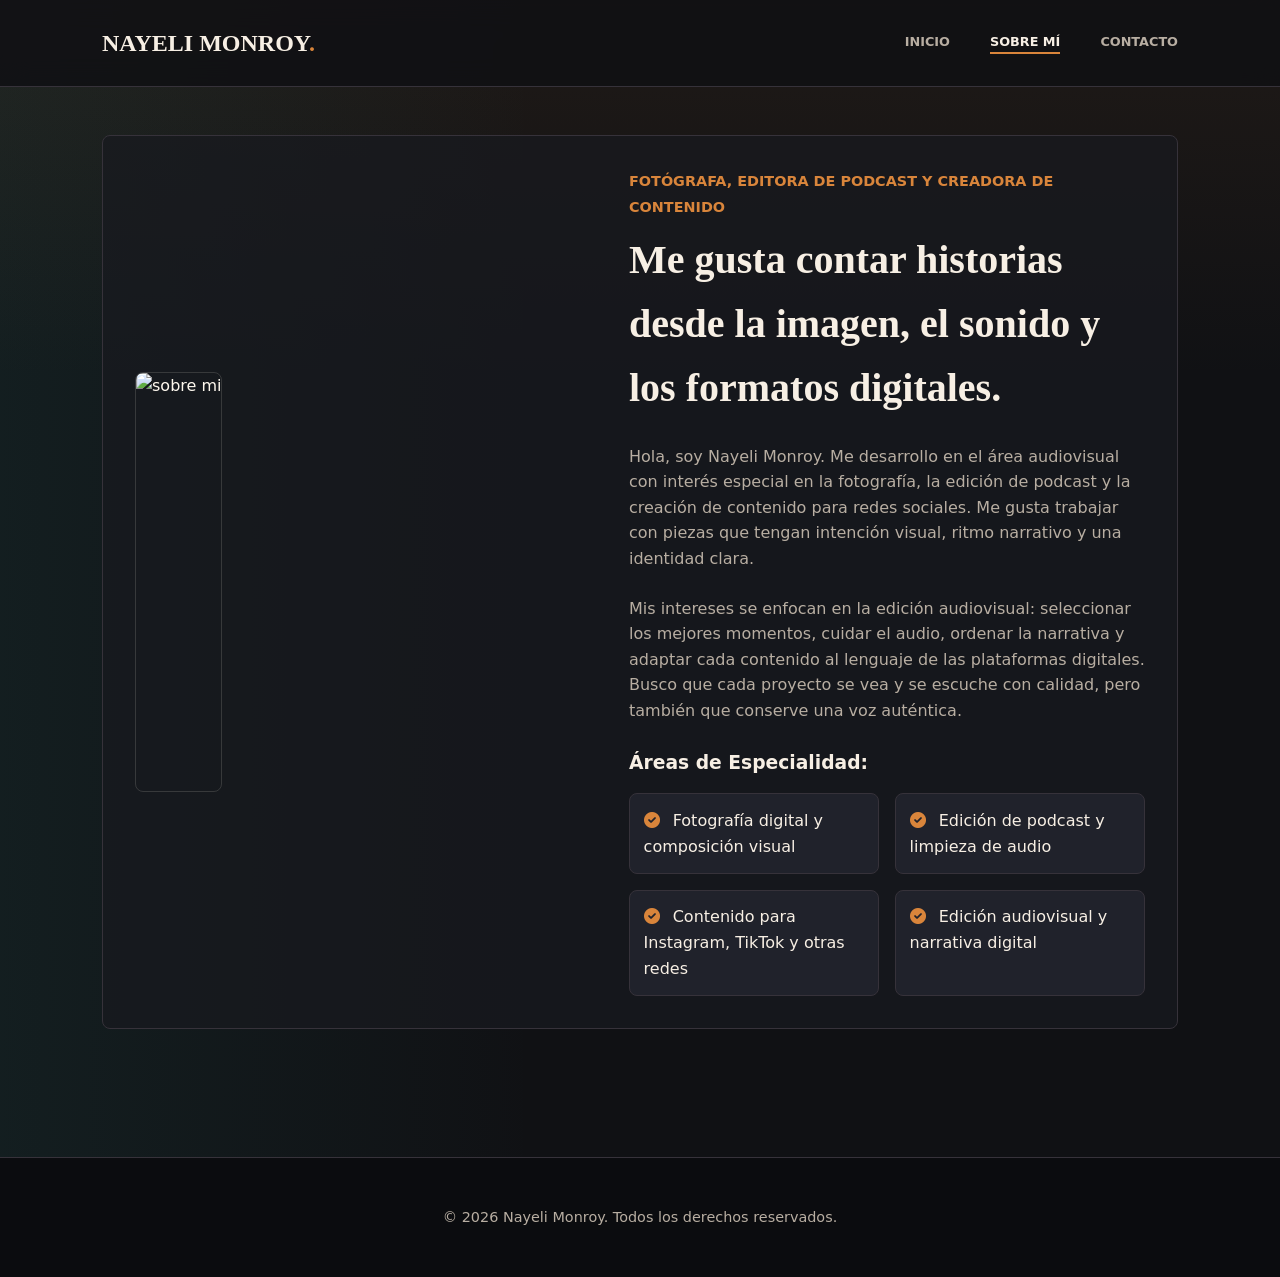
==== sobre-mi.html @ 5486c3ba "Add files via upload" ====
<!DOCTYPE html>
<html lang="es">
<head>
    <meta charset="UTF-8">
    <meta name="viewport" content="width=device-width, initial-scale=1.0">
    <title>Sobre Mí | Nayeli Monroy</title>
    <link rel="stylesheet" href="styles.css">
    <link rel="stylesheet" href="https://cdnjs.cloudflare.com/ajax/libs/font-awesome/6.0.0/css/all.min.css">
</head>
<body>

    <header class="header">
        <div class="nav-container">
            <a href="index.html" class="logo">Nayeli Monroy<span>.</span></a>
            <nav class="nav-menu" id="navMenu">
                <a href="index.html" class="nav-link">Inicio</a>
                <a href="sobre-mi.html" class="nav-link active">Sobre Mí</a>
                <a href="contacto.html" class="nav-link">Contacto</a>
            </nav>
            <button class="menu-toggle" id="menuToggle"><i class="fas fa-bars"></i></button>
        </div>
    </header>

    <!-- Contenido de la sección de perfil -->
    <main class="container page-layout">
        <section class="about-section">
            <!-- Foto de perfil profesional -->
            <div class="about-image">
                <img src="sobre mí.jpg" alt="sobre mi">
            </div>
            
            <!-- Resumen profesional o biografía -->
            <div class="about-text">
                <span class="subtitle">Fotógrafa, editora de podcast y creadora de contenido</span>
                <h2>Me gusta contar historias desde la imagen, el sonido y los formatos digitales.</h2>
                <p>Hola, soy Nayeli Monroy. Me desarrollo en el área audiovisual con interés especial en la fotografía, la edición de podcast y la creación de contenido para redes sociales. Me gusta trabajar con piezas que tengan intención visual, ritmo narrativo y una identidad clara.</p>
                <p>Mis intereses se enfocan en la edición audiovisual: seleccionar los mejores momentos, cuidar el audio, ordenar la narrativa y adaptar cada contenido al lenguaje de las plataformas digitales. Busco que cada proyecto se vea y se escuche con calidad, pero también que conserve una voz auténtica.</p>
                
                <!-- Habilidades del perfil -->
                <div class="skills">
                    <h3>Áreas de Especialidad:</h3>
                    <ul>
                        <li><i class="fas fa-check-circle"></i> Fotografía digital y composición visual</li>
                        <li><i class="fas fa-check-circle"></i> Edición de podcast y limpieza de audio</li>
                        <li><i class="fas fa-check-circle"></i> Contenido para Instagram, TikTok y otras redes</li>
                        <li><i class="fas fa-check-circle"></i> Edición audiovisual y narrativa digital</li>
                    </ul>
                </div>
            </div>
        </section>
    </main>

    <footer class="footer">
        <p>&copy; 2026 Nayeli Monroy. Todos los derechos reservados.</p>
    </footer>

    <script src="script.js"></script>
</body>
</html>
---- styles.css ----
/* ==========================================
   1. VARIABLES DE DISEÑO (Colores y Fuentes)
   ========================================== */
:root {
    --bg-primary: #101114;
    --bg-panel: #18191f;
    --bg-panel-soft: #20222b;
    --color-text-main: #f7efe4;
    --color-text-muted: #b8aea2;
    --accent-color: #d9853b;
    --accent-secondary: #3bb7ad;
    --border-color: #36323a;
    --font-serif: 'Playfair Display', Georgia, serif;
    --font-sans: 'Inter', system-ui, sans-serif;
}
/* Reset básico para estandarizar comportamientos entre navegadores */
* {
    margin: 0;
    padding: 0;
    box-sizing: border-box;
}

body {
    background:
        linear-gradient(180deg, rgba(217, 133, 59, 0.08), transparent 380px),
        linear-gradient(90deg, rgba(59, 183, 173, 0.08), transparent 42%),
        var(--bg-primary);
    color: var(--color-text-main);
    font-family: var(--font-sans);
    line-height: 1.6;
    overflow-x: hidden;
}

/* Contenedor estándar para limitar el ancho del diseño */
.container {
    max-width: 1140px;
    margin: 0 auto;
    padding: 4rem 2rem;
}

/* ==========================================
   2. ENCABEZADO Y MENÚ DE NAVEGACIÓN
   ========================================== */
.header {
    background-color: rgba(16, 17, 20, 0.88);
    border-bottom: 1px solid var(--border-color);
    position: sticky;
    top: 0;
    z-index: 1000;
    backdrop-filter: blur(14px);
}

.nav-container {
    max-width: 1140px;
    margin: 0 auto;
    display: flex;
    justify-content: space-between;
    align-items: center;
    padding: 1.5rem 2rem;
}

.logo {
    font-family: var(--font-serif);
    font-size: 1.5rem;
    font-weight: 700;
    text-decoration: none;
    color: var(--color-text-main);
    text-transform: uppercase;
}

.logo span {
    color: var(--accent-color);
}

.nav-menu {
    display: flex;
    gap: 2.5rem;
}

.nav-link {
    text-decoration: none;
    color: var(--color-text-muted);
    font-weight: 700;
    font-size: 0.8rem;
    text-transform: uppercase;
    transition: color 0.3s ease;
}

.nav-link:hover, .nav-link.active {
    color: var(--color-text-main);
    border-bottom: 2px solid var(--accent-color);
}

.menu-toggle {
    display: none;
    background: none;
    border: none;
    font-size: 1.5rem;
    cursor: pointer;
    color: var(--color-text-main);
}

/* ==========================================
   3. COMPONENTE: CARRUSEL DE IMÁGENES
   ========================================== */
.carousel-container {
    position: relative;
    width: 100%;
    height: 76vh;
    background-color: #000;
    overflow: hidden;
    border-bottom: 1px solid var(--border-color);
}

.carousel-container::before,
.carousel-container::after {
    content: "";
    position: absolute;
    left: 0;
    width: 100%;
    height: 9vh;
    background: #050507;
    z-index: 2;
    pointer-events: none;
}

.carousel-container::before {
    top: 0;
}

.carousel-container::after {
    bottom: 0;
}

.carousel-slide {
    position: absolute;
    width: 100%;
    height: 100%;
    opacity: 0;
    transition: opacity 0.8s ease-in-out;
}

.carousel-slide.active {
    opacity: 1;
    z-index: 1;
}

.carousel-slide img {
    width: 100%;
    height: 100%;
    object-fit: cover;
    filter: contrast(112%) saturate(92%) brightness(52%);
}

.carousel-slide img.empty-image,
.about-image img.empty-image {
    background: linear-gradient(135deg, #111217 0%, #2f1d24 48%, #d9853b 100%);
    display: block;
}

.carousel-caption {
    position: absolute;
    bottom: 18%;
    left: 10%;
    right: 10%;
    color: #fff;
    z-index: 3;
    max-width: 760px;
    padding-left: 1.25rem;
    border-left: 4px solid var(--accent-color);
    text-shadow: 0 12px 30px rgba(0, 0, 0, 0.85);
}

.carousel-caption .category {
    font-size: 0.85rem;
    text-transform: uppercase;
    letter-spacing: 0;
    color: var(--accent-color);
    font-weight: 800;
}

.carousel-caption h2 {
    font-family: var(--font-serif);
    font-size: 3.4rem;
    line-height: 1.05;
    margin: 0.5rem 0 1rem 0;
}

.carousel-caption p {
    color: #f4e7d8;
    max-width: 640px;
    font-size: 1.05rem;
}

/* Botones de control del carrusel */
.carousel-btn {
    position: absolute;
    top: 50%;
    transform: translateY(-50%);
    background: rgba(16, 17, 20, 0.72);
    border: 1px solid rgba(247, 239, 228, 0.24);
    color: #fff;
    width: 50px;
    height: 50px;
    border-radius: 50%;
    cursor: pointer;
    z-index: 3;
    transition: background 0.3s, border-color 0.3s, transform 0.3s;
}

.carousel-btn:hover {
    background: var(--accent-color);
    border-color: var(--accent-color);
    transform: translateY(-50%) scale(1.04);
}

.carousel-btn.prev { left: 20px; }
.carousel-btn.next { right: 20px; }

/* ==========================================
   4. SECCIÓN BLOG (Grid de Artículos)
   ========================================== */
.section-title {
    font-family: var(--font-serif);
    font-size: 2.35rem;
    margin-bottom: 2.5rem;
    text-align: left;
    border-left: 4px solid var(--accent-color);
    padding-left: 1rem;
}

.blog-grid {
    display: grid;
    grid-template-columns: repeat(auto-fit, minmax(320px, 1fr));
    gap: 2.5rem;
}

.blog-card {
    background-color: var(--bg-panel);
    border: 1px solid var(--border-color);
    border-radius: 8px;
    overflow: hidden;
    transition: transform 0.3s ease, box-shadow 0.3s ease, border-color 0.3s ease;
}

.blog-card:hover {
    transform: translateY(-5px);
    border-color: rgba(217, 133, 59, 0.55);
    box-shadow: 0 22px 44px rgba(0, 0, 0, 0.34);
}

.card-img img {
    width: 100%;
    height: 220px;
    object-fit: cover;
    filter: contrast(108%) saturate(86%);
}

.card-content {
    padding: 1.5rem;
}

.card-date {
    font-size: 0.8rem;
    color: var(--accent-secondary);
    text-transform: uppercase;
    font-weight: 800;
}

.card-content h3 {
    font-family: var(--font-serif);
    font-size: 1.35rem;
    margin: 0.5rem 0 1rem 0;
}

.card-content p {
    color: var(--color-text-muted);
    font-size: 0.95rem;
    margin-bottom: 1.5rem;
}

.read-more {
    text-decoration: none;
    color: var(--accent-color);
    font-weight: 600;
    font-size: 0.9rem;
    transition: color 0.3s;
}

.read-more:hover {
    color: var(--color-text-main);
}

/* ==========================================
   5. PÁGINAS INTERNAS (Sobre mí & Contacto)
   ========================================== */
.page-layout {
    padding-top: 3rem;
}

.about-section {
    display: grid;
    grid-template-columns: 1fr 1.2fr;
    gap: 4rem;
    align-items: center;
    background: rgba(24, 25, 31, 0.72);
    border: 1px solid var(--border-color);
    border-radius: 8px;
    padding: 2rem;
}

.about-image img {
    width: 100%;
    min-height: 420px;
    border-radius: 8px;
    filter: contrast(108%) saturate(82%);
    object-fit: cover;
    border: 1px solid rgba(247, 239, 228, 0.14);
}

.about-text .subtitle {
    color: var(--accent-color);
    font-weight: 600;
    text-transform: uppercase;
    font-size: 0.9rem;
}

.about-text h2 {
    font-family: var(--font-serif);
    font-size: 2.5rem;
    margin: 0.5rem 0 1.5rem 0;
}

.about-text p {
    color: var(--color-text-muted);
    margin-bottom: 1.5rem;
}

.skills ul {
    list-style: none;
    margin-top: 1rem;
    display: grid;
    grid-template-columns: 1fr 1fr;
    gap: 1rem;
}

.skills ul li i {
    color: var(--accent-color);
    margin-right: 0.5rem;
}

.skills li {
    background: var(--bg-panel-soft);
    border: 1px solid var(--border-color);
    border-radius: 8px;
    padding: 0.85rem;
}

.contact-section {
    display: grid;
    grid-template-columns: 1fr 1fr;
    gap: 4rem;
    background: rgba(24, 25, 31, 0.72);
    border: 1px solid var(--border-color);
    border-radius: 8px;
    padding: 2rem;
}

.contact-info h2 {
    font-family: var(--font-serif);
    font-size: 2.5rem;
    margin-bottom: 1.5rem;
}

.info-meta {
    margin: 2rem 0;
}

.info-meta p {
    margin-bottom: 1rem;
    font-size: 1.1rem;
}

.info-meta i {
    color: var(--accent-color);
    margin-right: 1rem;
}

.social-links {
    display: flex;
    gap: 1.5rem;
}

.social-links a {
    color: var(--color-text-main);
    font-size: 1.3rem;
    width: 46px;
    height: 46px;
    border: 1px solid var(--border-color);
    border-radius: 50%;
    display: inline-flex;
    align-items: center;
    justify-content: center;
    background: var(--bg-panel-soft);
    transition: color 0.3s, border-color 0.3s, transform 0.3s;
}

.social-links a:hover {
    color: var(--accent-color);
    border-color: var(--accent-color);
    transform: translateY(-3px);
}

.contact-form {
    background: var(--bg-panel-soft);
    padding: 2.5rem;
    border: 1px solid var(--border-color);
    border-radius: 8px;
}

.form-group {
    margin-bottom: 1.5rem;
}

.form-group label {
    display: block;
    font-weight: 500;
    margin-bottom: 0.5rem;
    font-size: 0.9rem;
}

.form-group input, .form-group textarea {
    width: 100%;
    padding: 0.8rem;
    border: 1px solid var(--border-color);
    background-color: #111217;
    color: var(--color-text-main);
    font-family: inherit;
    border-radius: 6px;
}

.form-group input:focus, .form-group textarea:focus {
    outline: none;
    border-color: var(--accent-color);
}

.submit-btn {
    background-color: var(--accent-color);
    color: #111217;
    padding: 1rem 2rem;
    border: none;
    cursor: pointer;
    font-weight: 800;
    width: 100%;
    border-radius: 6px;
    transition: background-color 0.3s, transform 0.3s;
}

.submit-btn:hover {
    background-color: var(--accent-secondary);
    transform: translateY(-2px);
}

/* ==========================================
   6. PIE DE PÁGINA (Footer)
   ========================================== */
.footer {
    text-align: center;
    padding: 3rem 2rem;
    border-top: 1px solid var(--border-color);
    color: var(--color-text-muted);
    font-size: 0.9rem;
    margin-top: 4rem;
    background: #0b0c0f;
}

/* ==========================================
   7. RESPONSIVE DESIGN (Pantallas móviles)
   ========================================== */
@media (max-width: 768px) {
    .nav-menu {
        display: none;
        flex-direction: column;
        position: absolute;
        top: 100%;
        left: 0;
        width: 100%;
        background-color: rgba(16, 17, 20, 0.98);
        padding: 2rem;
        border-bottom: 1px solid var(--border-color);
        gap: 1.5rem;
    }

    .nav-menu.open {
        display: flex;
    }

    .menu-toggle {
        display: block;
    }

    .carousel-container { height: 62vh; }
    .carousel-container::before,
    .carousel-container::after { height: 6vh; }
    .carousel-caption {
        left: 2rem;
        right: 2rem;
        bottom: 13%;
    }
    .carousel-caption h2 { font-size: 2rem; }
    .carousel-caption p { font-size: 0.95rem; }

    .about-section, .contact-section {
        grid-template-columns: 1fr;
        gap: 2rem;
        padding: 1.25rem;
    }
    
    .skills ul { grid-template-columns: 1fr; }
}
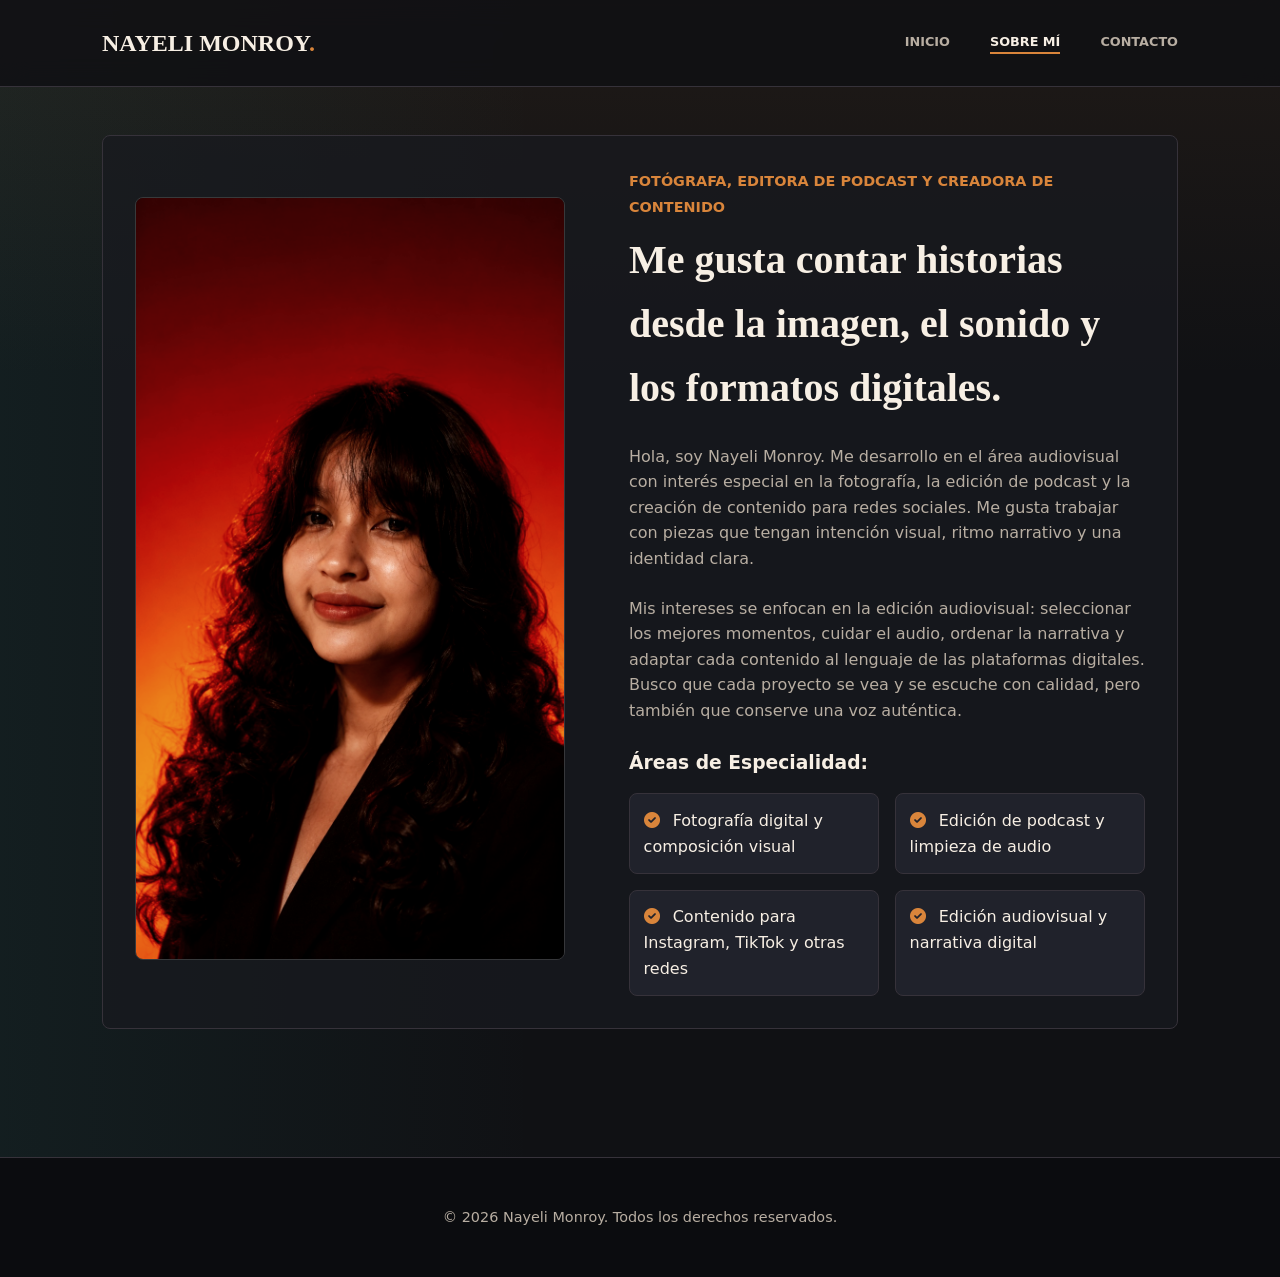
==== commit 9302e01e: "Add files via upload" ====
--- a/sobre-mi.html
+++ b/sobre-mi.html
@@ -26,7 +26,7 @@
         <section class="about-section">
             <!-- Foto de perfil profesional -->
             <div class="about-image">
-                <img src="sobre mí.jpg" alt="sobre mi">
+                <img src="sobremi.jpg" alt="sobre mi">
             </div>
             
             <!-- Resumen profesional o biografía -->
